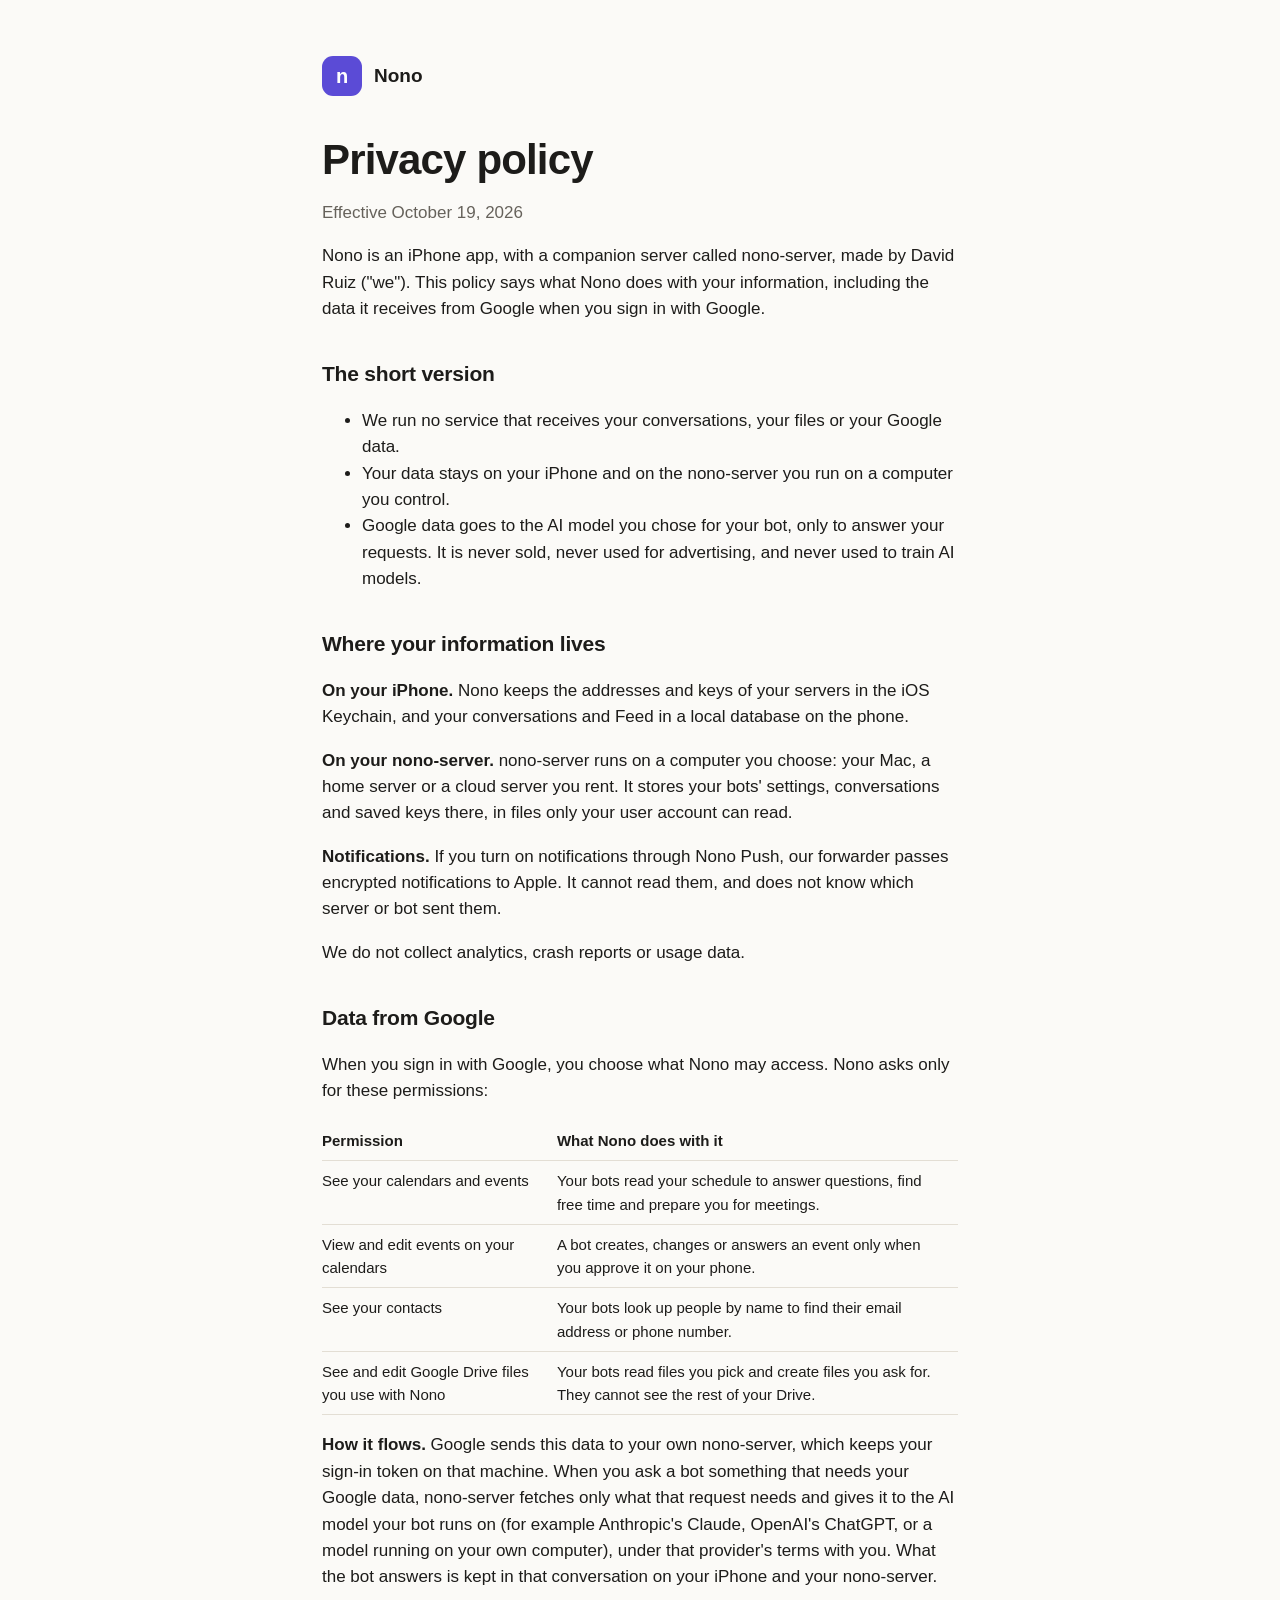
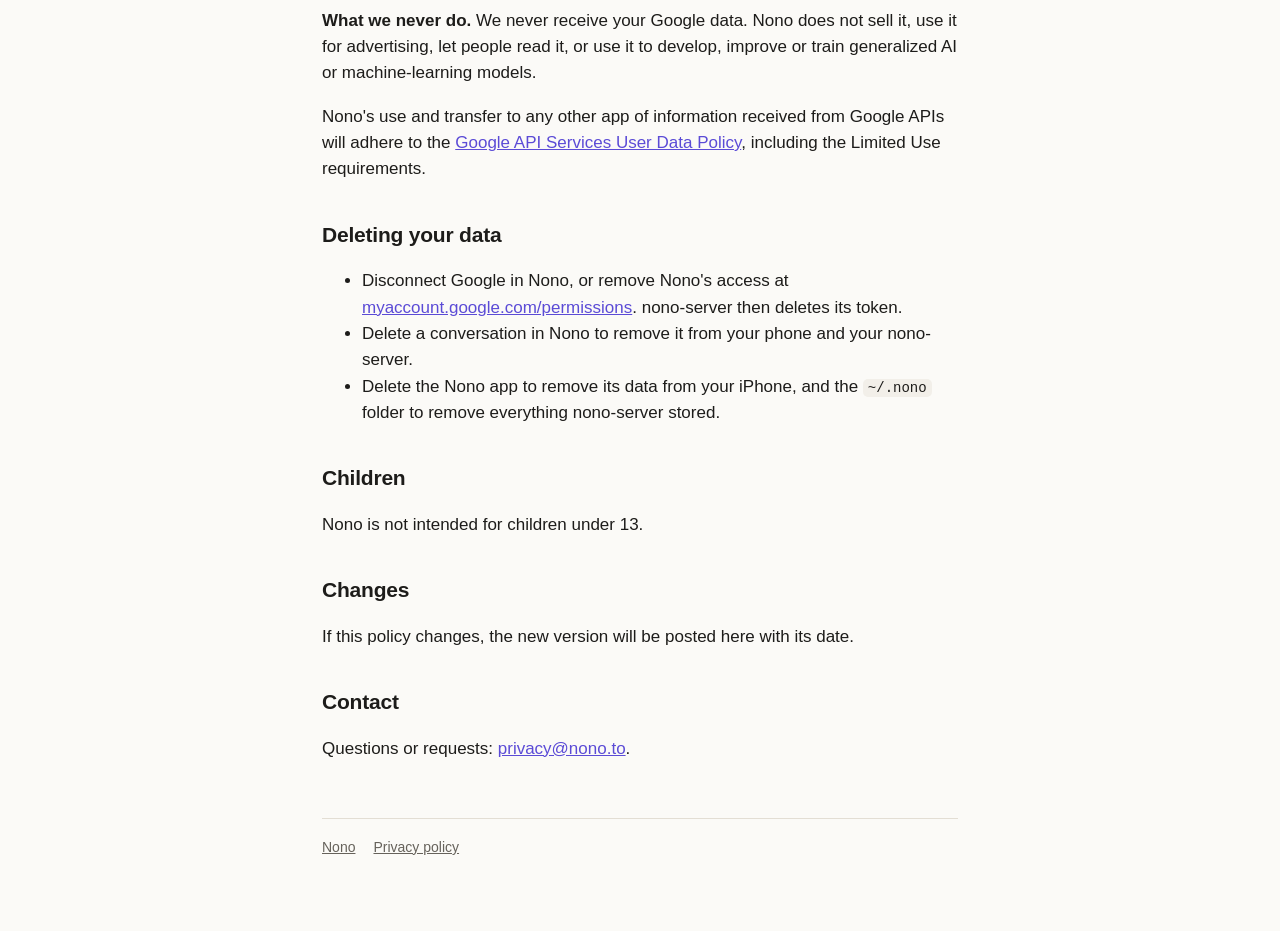
==== privacy.html @ d8c778b5 "Nono's home page and privacy policy" ====
<!doctype html>
<html lang="en">
<head>
<meta charset="utf-8">
<meta name="viewport" content="width=device-width, initial-scale=1">
<title>Nono privacy policy</title>
<link rel="stylesheet" href="/style.css">
</head>
<body>
<main>
<header><div class="logo">n</div><a href="/">Nono</a></header>

<h1>Privacy policy</h1>
<p class="muted">Effective October 19, 2026</p>

<p>Nono is an iPhone app, with a companion server called nono-server, made by David Ruiz ("we"). This policy says what Nono does with your information, including the data it receives from Google when you sign in with Google.</p>

<h2>The short version</h2>
<ul>
  <li>We run no service that receives your conversations, your files or your Google data.</li>
  <li>Your data stays on your iPhone and on the nono-server you run on a computer you control.</li>
  <li>Google data goes to the AI model you chose for your bot, only to answer your requests. It is never sold, never used for advertising, and never used to train AI models.</li>
</ul>

<h2>Where your information lives</h2>
<p><b>On your iPhone.</b> Nono keeps the addresses and keys of your servers in the iOS Keychain, and your conversations and Feed in a local database on the phone.</p>
<p><b>On your nono-server.</b> nono-server runs on a computer you choose: your Mac, a home server or a cloud server you rent. It stores your bots' settings, conversations and saved keys there, in files only your user account can read.</p>
<p><b>Notifications.</b> If you turn on notifications through Nono Push, our forwarder passes encrypted notifications to Apple. It cannot read them, and does not know which server or bot sent them.</p>
<p>We do not collect analytics, crash reports or usage data.</p>

<h2>Data from Google</h2>
<p>When you sign in with Google, you choose what Nono may access. Nono asks only for these permissions:</p>
<table>
  <tr><th>Permission</th><th>What Nono does with it</th></tr>
  <tr><td>See your calendars and events</td><td>Your bots read your schedule to answer questions, find free time and prepare you for meetings.</td></tr>
  <tr><td>View and edit events on your calendars</td><td>A bot creates, changes or answers an event only when you approve it on your phone.</td></tr>
  <tr><td>See your contacts</td><td>Your bots look up people by name to find their email address or phone number.</td></tr>
  <tr><td>See and edit Google Drive files you use with Nono</td><td>Your bots read files you pick and create files you ask for. They cannot see the rest of your Drive.</td></tr>
</table>
<p><b>How it flows.</b> Google sends this data to your own nono-server, which keeps your sign-in token on that machine. When you ask a bot something that needs your Google data, nono-server fetches only what that request needs and gives it to the AI model your bot runs on (for example Anthropic's Claude, OpenAI's ChatGPT, or a model running on your own computer), under that provider's terms with you. What the bot answers is kept in that conversation on your iPhone and your nono-server.</p>
<p><b>What we never do.</b> We never receive your Google data. Nono does not sell it, use it for advertising, let people read it, or use it to develop, improve or train generalized AI or machine-learning models.</p>
<p>Nono's use and transfer to any other app of information received from Google APIs will adhere to the <a href="https://developers.google.com/terms/api-services-user-data-policy">Google API Services User Data Policy</a>, including the Limited Use requirements.</p>

<h2>Deleting your data</h2>
<ul>
  <li>Disconnect Google in Nono, or remove Nono's access at <a href="https://myaccount.google.com/permissions">myaccount.google.com/permissions</a>. nono-server then deletes its token.</li>
  <li>Delete a conversation in Nono to remove it from your phone and your nono-server.</li>
  <li>Delete the Nono app to remove its data from your iPhone, and the <code>~/.nono</code> folder to remove everything nono-server stored.</li>
</ul>

<h2>Children</h2>
<p>Nono is not intended for children under 13.</p>

<h2>Changes</h2>
<p>If this policy changes, the new version will be posted here with its date.</p>

<h2>Contact</h2>
<p>Questions or requests: <a href="mailto:privacy@nono.to">privacy@nono.to</a>.</p>

<footer><a href="/">Nono</a><a href="/privacy">Privacy policy</a></footer>
</main>
</body>
</html>
---- style.css ----
:root { --fg:#1d1c1a; --muted:#66625b; --bg:#fbfaf7; --card:#f2efe9; --line:#e3ded4; --accent:#5b4bd6; }
@media (prefers-color-scheme: dark) { :root { --fg:#f1eee8; --muted:#a39e95; --bg:#121211; --card:#1d1c1a; --line:#2f2d2a; --accent:#9d92ff; } }
* { box-sizing: border-box; }
body { margin:0; background:var(--bg); color:var(--fg); font:17px/1.55 -apple-system, BlinkMacSystemFont, "Inter", "Segoe UI", sans-serif; }
main { max-width:680px; margin:0 auto; padding:56px 22px 72px; }
header { display:flex; align-items:center; gap:12px; margin-bottom:40px; }
.logo { width:40px; height:40px; border-radius:11px; background:var(--accent); color:#fff; display:grid; place-items:center; font-weight:700; font-size:20px; }
header a { color:inherit; text-decoration:none; font-weight:650; font-size:19px; }
h1 { font-size:clamp(30px,6vw,42px); line-height:1.12; letter-spacing:-.02em; margin:0 0 14px; }
h2 { font-size:21px; margin:36px 0 8px; letter-spacing:-.01em; }
p, li { color:var(--fg); } .lead { font-size:19px; color:var(--muted); margin:0 0 28px; }
.muted { color:var(--muted); }
.cards { display:grid; gap:12px; grid-template-columns:repeat(auto-fit,minmax(190px,1fr)); margin:28px 0; }
.card { background:var(--card); border:1px solid var(--line); border-radius:14px; padding:16px 18px; }
.card b { display:block; margin-bottom:4px; }
.card span { color:var(--muted); font-size:15px; }
a { color:var(--accent); }
table { width:100%; border-collapse:collapse; font-size:15px; margin:10px 0; }
td, th { text-align:left; vertical-align:top; padding:8px 10px 8px 0; border-bottom:1px solid var(--line); }
code { font-size:14px; background:var(--card); padding:1px 5px; border-radius:5px; }
footer { margin-top:56px; padding-top:18px; border-top:1px solid var(--line); color:var(--muted); font-size:14px; display:flex; gap:18px; flex-wrap:wrap; }
footer a { color:var(--muted); }
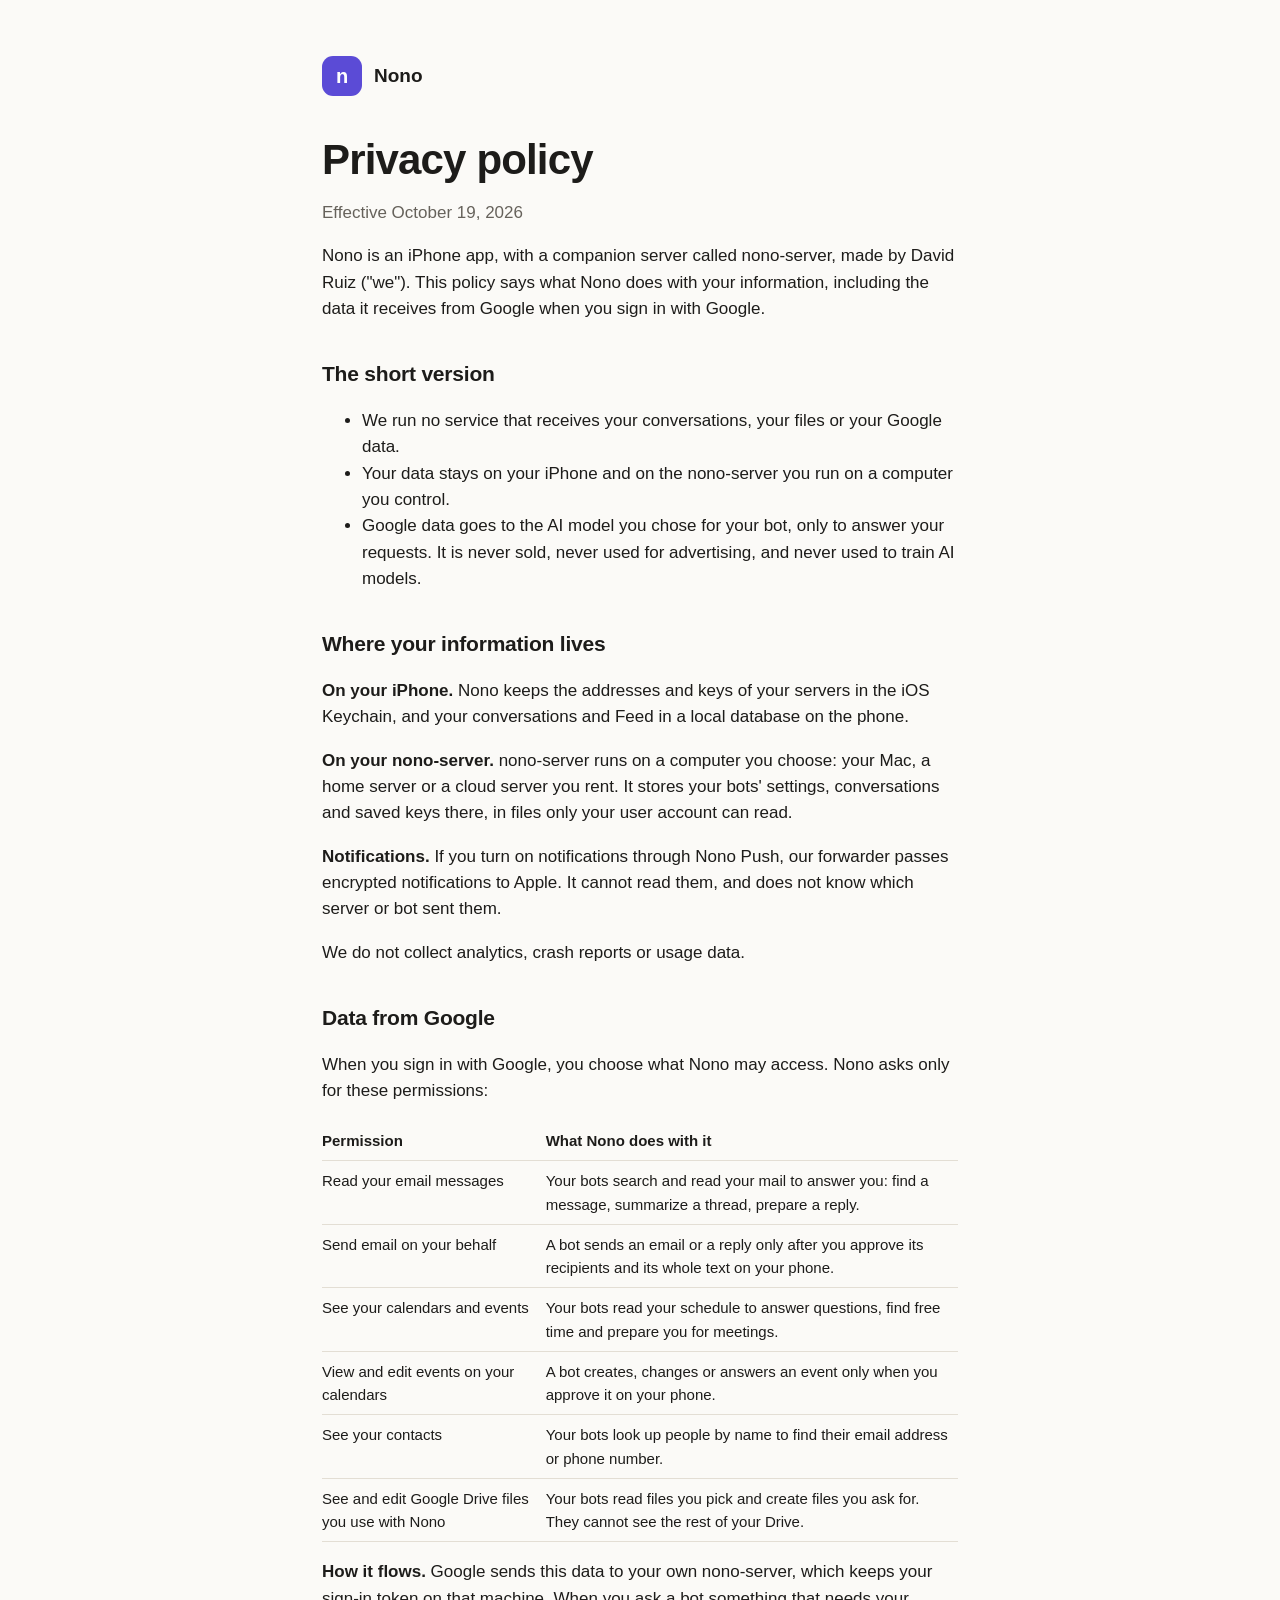
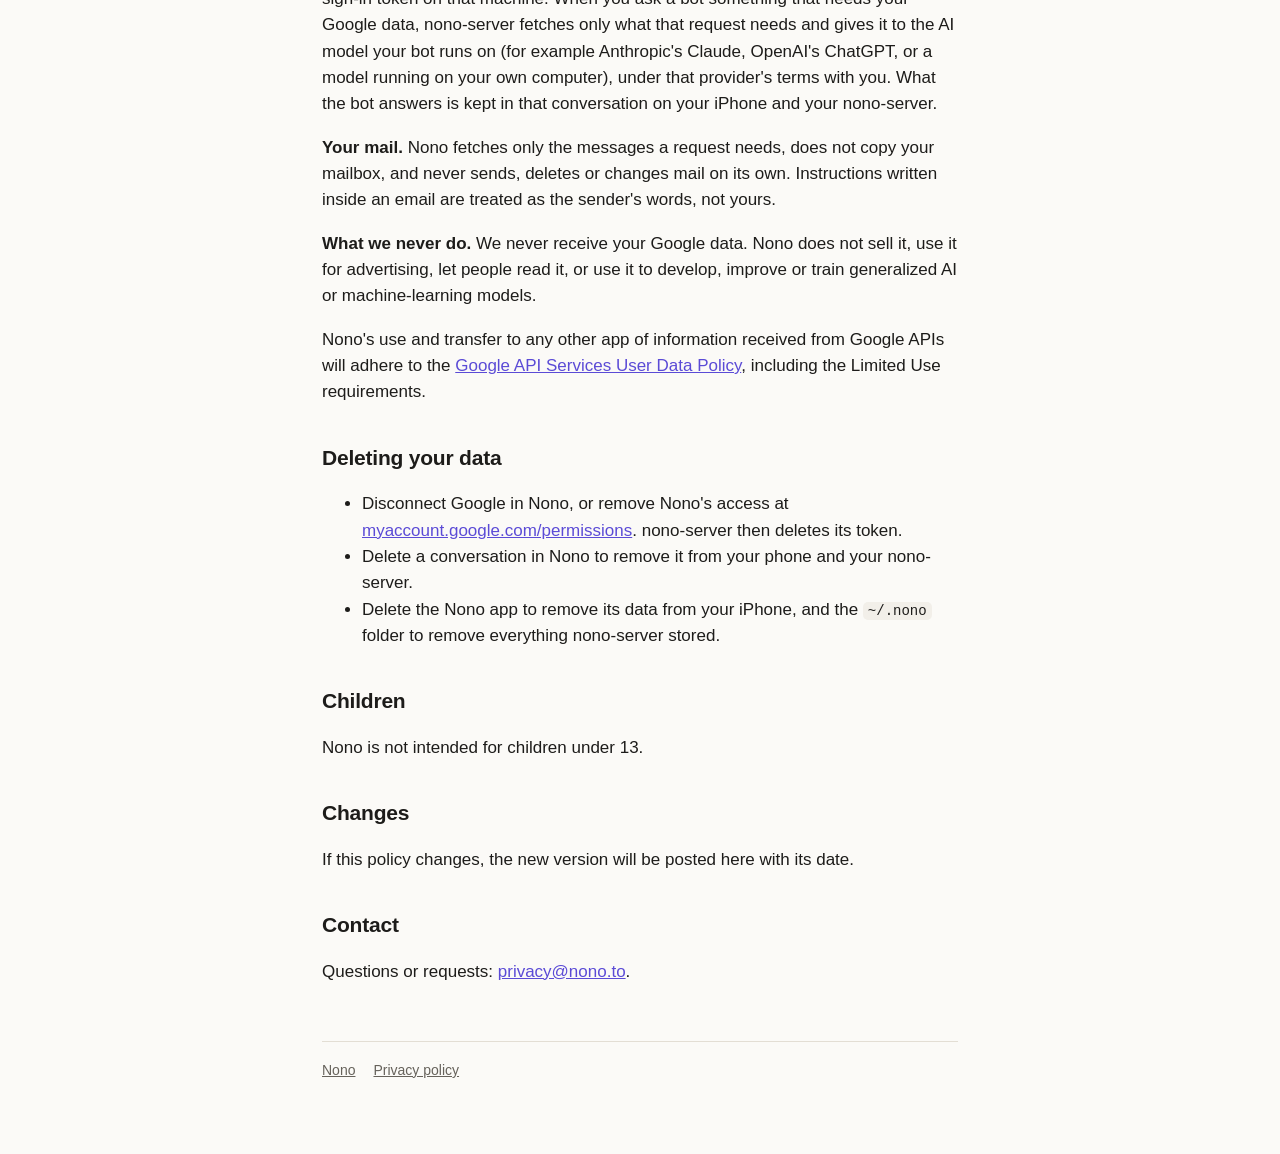
==== commit e8ed6cd5: "Gmail: what Nono reads and sends, and when it asks" ====
--- a/privacy.html
+++ b/privacy.html
@@ -32,12 +32,15 @@
 <p>When you sign in with Google, you choose what Nono may access. Nono asks only for these permissions:</p>
 <table>
   <tr><th>Permission</th><th>What Nono does with it</th></tr>
+  <tr><td>Read your email messages</td><td>Your bots search and read your mail to answer you: find a message, summarize a thread, prepare a reply.</td></tr>
+  <tr><td>Send email on your behalf</td><td>A bot sends an email or a reply only after you approve its recipients and its whole text on your phone.</td></tr>
   <tr><td>See your calendars and events</td><td>Your bots read your schedule to answer questions, find free time and prepare you for meetings.</td></tr>
   <tr><td>View and edit events on your calendars</td><td>A bot creates, changes or answers an event only when you approve it on your phone.</td></tr>
   <tr><td>See your contacts</td><td>Your bots look up people by name to find their email address or phone number.</td></tr>
   <tr><td>See and edit Google Drive files you use with Nono</td><td>Your bots read files you pick and create files you ask for. They cannot see the rest of your Drive.</td></tr>
 </table>
 <p><b>How it flows.</b> Google sends this data to your own nono-server, which keeps your sign-in token on that machine. When you ask a bot something that needs your Google data, nono-server fetches only what that request needs and gives it to the AI model your bot runs on (for example Anthropic's Claude, OpenAI's ChatGPT, or a model running on your own computer), under that provider's terms with you. What the bot answers is kept in that conversation on your iPhone and your nono-server.</p>
+<p><b>Your mail.</b> Nono fetches only the messages a request needs, does not copy your mailbox, and never sends, deletes or changes mail on its own. Instructions written inside an email are treated as the sender's words, not yours.</p>
 <p><b>What we never do.</b> We never receive your Google data. Nono does not sell it, use it for advertising, let people read it, or use it to develop, improve or train generalized AI or machine-learning models.</p>
 <p>Nono's use and transfer to any other app of information received from Google APIs will adhere to the <a href="https://developers.google.com/terms/api-services-user-data-policy">Google API Services User Data Policy</a>, including the Limited Use requirements.</p>
 
